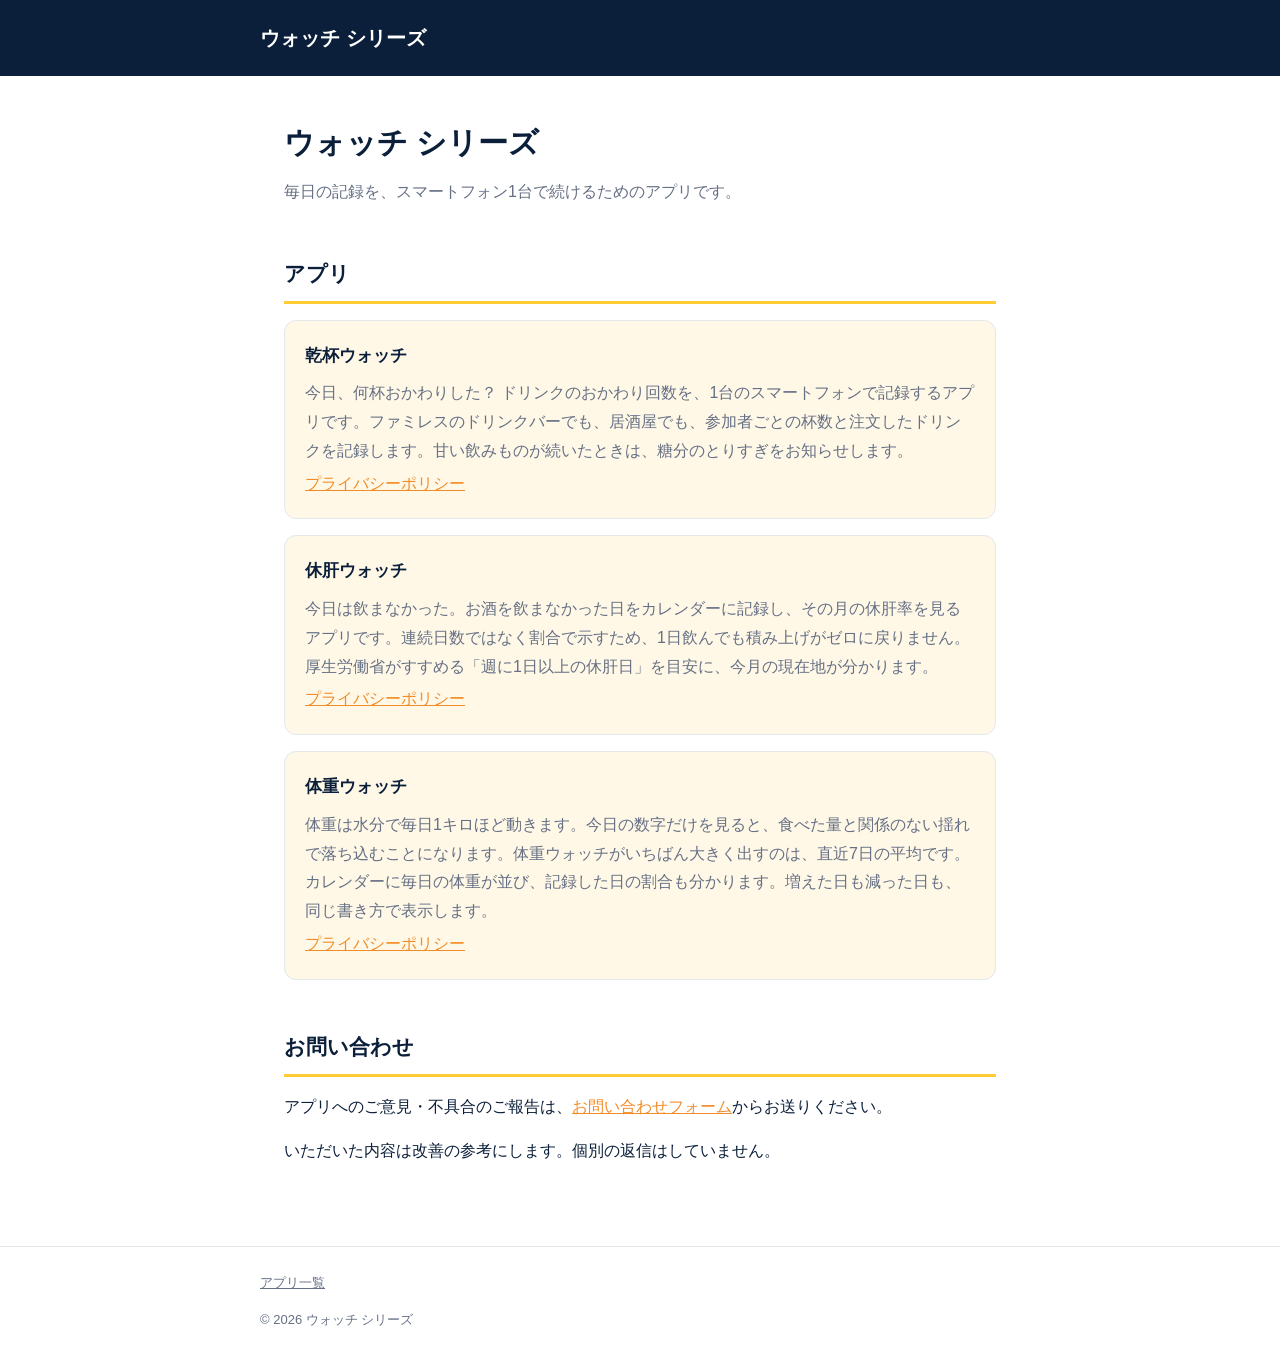
==== mobile-app/index.html @ ef256029 "問い合わせ先をメールから Google フォームに替える info@hikarase.com はお名前.com のメール転送（年1,668円）で成り立っている。 Apple の法人登録で要ったのは登録" ====
<!DOCTYPE html>
<html lang="ja">
<head>
<meta charset="utf-8">
<meta name="viewport" content="width=device-width, initial-scale=1">
<title>ウォッチ シリーズ</title>
<meta name="description" content="毎日の記録をスマートフォンで続けるアプリのシリーズ。乾杯ウォッチ、休肝ウォッチ、体重ウォッチ。">
<link rel="stylesheet" href="/style.css">
</head>
<body>
<header>
  <div class="inner">
    <a href="/mobile-app/">ウォッチ シリーズ</a>
  </div>
</header>

<main>
  <h1>ウォッチ シリーズ</h1>
  <p class="lead">毎日の記録を、スマートフォン1台で続けるためのアプリです。</p>

  <h2>アプリ</h2>
  <div class="product">
    <h3>乾杯ウォッチ</h3>
    <p>今日、何杯おかわりした？ ドリンクのおかわり回数を、1台のスマートフォンで記録するアプリです。ファミレスのドリンクバーでも、居酒屋でも、参加者ごとの杯数と注文したドリンクを記録します。甘い飲みものが続いたときは、糖分のとりすぎをお知らせします。</p>
    <p><a href="/privacy/">プライバシーポリシー</a></p>
  </div>

  <div class="product">
    <h3>休肝ウォッチ</h3>
    <p>今日は飲まなかった。お酒を飲まなかった日をカレンダーに記録し、その月の休肝率を見るアプリです。連続日数ではなく割合で示すため、1日飲んでも積み上げがゼロに戻りません。厚生労働省がすすめる「週に1日以上の休肝日」を目安に、今月の現在地が分かります。</p>
    <p><a href="/privacy/kyukan/">プライバシーポリシー</a></p>
  </div>

  <div class="product">
    <h3>体重ウォッチ</h3>
    <p>体重は水分で毎日1キロほど動きます。今日の数字だけを見ると、食べた量と関係のない揺れで落ち込むことになります。体重ウォッチがいちばん大きく出すのは、直近7日の平均です。カレンダーに毎日の体重が並び、記録した日の割合も分かります。増えた日も減った日も、同じ書き方で表示します。</p>
    <p><a href="/privacy/taiju/">プライバシーポリシー</a></p>
  </div>

  <h2>お問い合わせ</h2>
  <p>アプリへのご意見・不具合のご報告は、<a href="https://docs.google.com/forms/d/e/1FAIpQLScuPCDZNnrgovDElxSuFk_jMPoGV0a3wEKga_qWEuWRvp5Syg/viewform">お問い合わせフォーム</a>からお送りください。</p>
  <p>いただいた内容は改善の参考にします。個別の返信はしていません。</p>
</main>

<footer>
  <div class="inner">
    <a href="/mobile-app/">アプリ一覧</a>
    <p>&copy; 2026 ウォッチ シリーズ</p>
  </div>
</footer>
</body>
</html>
---- style.css ----
:root {
  --navy: #0b1f3a;
  --gold: #ffcc33;
  --orange: #f28c28;
  --cream: #fff8e7;
  --gray: #667085;
  --border: #e4e7ec;
}
* { box-sizing: border-box; }
body {
  margin: 0;
  font-family: -apple-system, BlinkMacSystemFont, "Hiragino Sans", "Noto Sans JP", sans-serif;
  color: var(--navy);
  background: #fff;
  line-height: 1.8;
}
header {
  background: var(--navy);
  color: #fff;
  padding: 20px 24px;
}
header .inner, main, footer .inner {
  max-width: 760px;
  margin: 0 auto;
}
header a { color: #fff; text-decoration: none; font-size: 20px; font-weight: 800; }
header .en { color: var(--gold); font-size: 13px; font-weight: 700; margin-left: 10px; }
main { padding: 40px 24px 64px; }
h1 { font-size: 30px; margin: 0 0 8px; }
h2 {
  font-size: 21px;
  margin: 48px 0 16px;
  padding-bottom: 8px;
  border-bottom: 3px solid var(--gold);
}
h3 { font-size: 17px; margin: 28px 0 8px; }
.lead { color: var(--gray); margin: 0 0 8px; }
table { width: 100%; border-collapse: collapse; margin: 8px 0; }
th, td { text-align: left; padding: 14px 8px; border-bottom: 1px solid var(--border); vertical-align: top; }
th { width: 30%; color: var(--gray); font-weight: 700; white-space: nowrap; }
.product {
  border: 1px solid var(--border);
  border-radius: 12px;
  padding: 20px;
  background: var(--cream);
}
.product + .product { margin-top: 16px; }
.product h3 { margin-top: 0; }
.product p { margin: 4px 0 0; color: var(--gray); }
a { color: var(--orange); }
footer {
  border-top: 1px solid var(--border);
  padding: 24px;
  color: var(--gray);
  font-size: 13px;
}
footer a { color: var(--gray); margin-right: 16px; }
ul { padding-left: 1.3em; }
@media (max-width: 560px) {
  th, td { display: block; width: 100%; padding: 6px 0; }
  th { border-bottom: none; padding-top: 14px; }
}
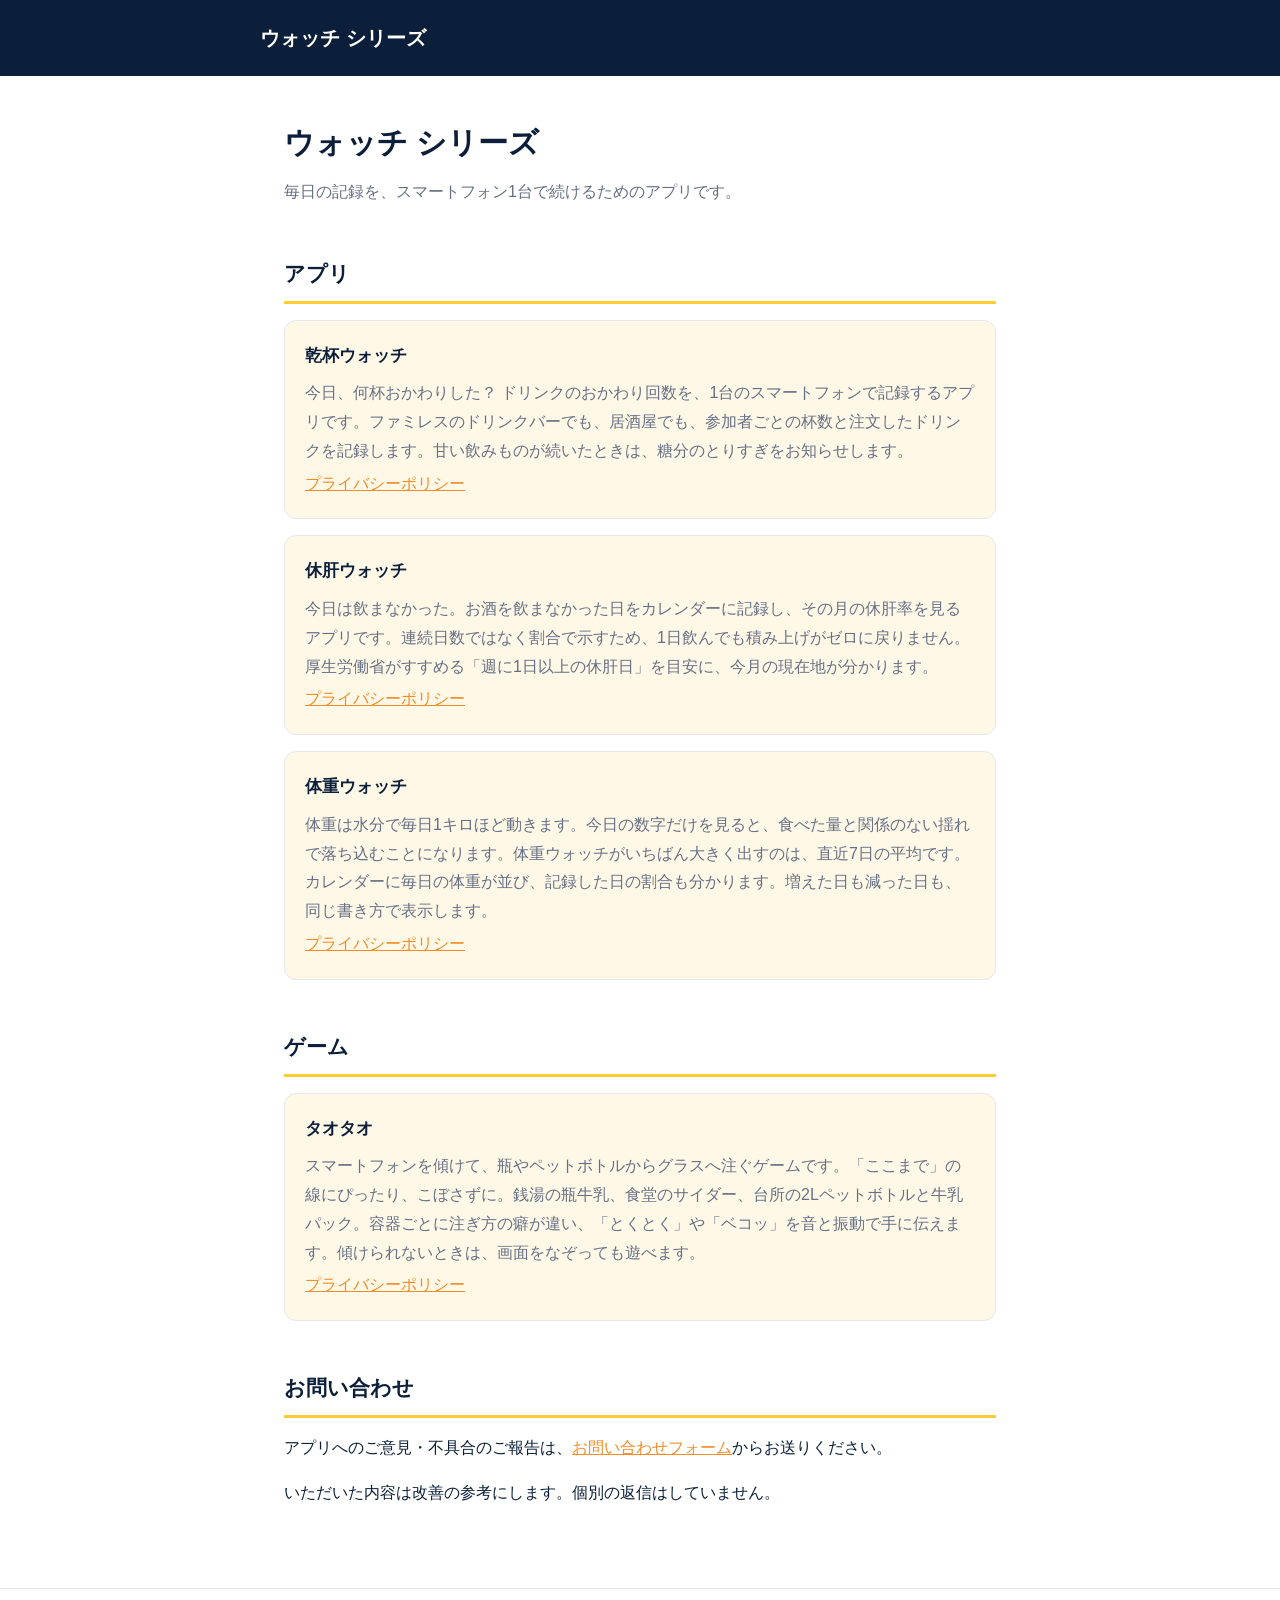
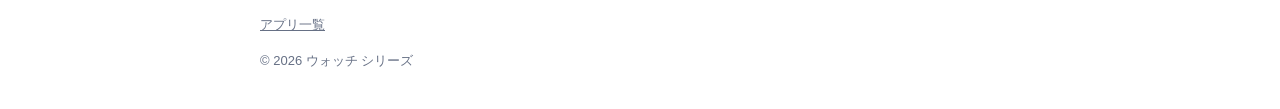
==== commit 98864dd3: "タオタオのプライバシーポリシーと紹介を追加する App Store の審査に出すタオタオは、プライバシーポリシーURLに /privacy/taotao/ を、サポートURLにこのサイトを指定している" ====
--- a/mobile-app/index.html
+++ b/mobile-app/index.html
@@ -4,7 +4,7 @@
 <meta charset="utf-8">
 <meta name="viewport" content="width=device-width, initial-scale=1">
 <title>ウォッチ シリーズ</title>
-<meta name="description" content="毎日の記録をスマートフォンで続けるアプリのシリーズ。乾杯ウォッチ、休肝ウォッチ、体重ウォッチ。">
+<meta name="description" content="毎日の記録をスマートフォンで続けるアプリのシリーズ。乾杯ウォッチ、休肝ウォッチ、体重ウォッチ。スマートフォンを傾けて注ぐゲーム、タオタオ。">
 <link rel="stylesheet" href="/style.css">
 </head>
 <body>
@@ -37,6 +37,13 @@
     <p><a href="/privacy/taiju/">プライバシーポリシー</a></p>
   </div>
 
+  <h2>ゲーム</h2>
+  <div class="product">
+    <h3>タオタオ</h3>
+    <p>スマートフォンを傾けて、瓶やペットボトルからグラスへ注ぐゲームです。「ここまで」の線にぴったり、こぼさずに。銭湯の瓶牛乳、食堂のサイダー、台所の2Lペットボトルと牛乳パック。容器ごとに注ぎ方の癖が違い、「とくとく」や「ベコッ」を音と振動で手に伝えます。傾けられないときは、画面をなぞっても遊べます。</p>
+    <p><a href="/privacy/taotao/">プライバシーポリシー</a></p>
+  </div>
+
   <h2>お問い合わせ</h2>
   <p>アプリへのご意見・不具合のご報告は、<a href="https://docs.google.com/forms/d/e/1FAIpQLScuPCDZNnrgovDElxSuFk_jMPoGV0a3wEKga_qWEuWRvp5Syg/viewform">お問い合わせフォーム</a>からお送りください。</p>
   <p>いただいた内容は改善の参考にします。個別の返信はしていません。</p>
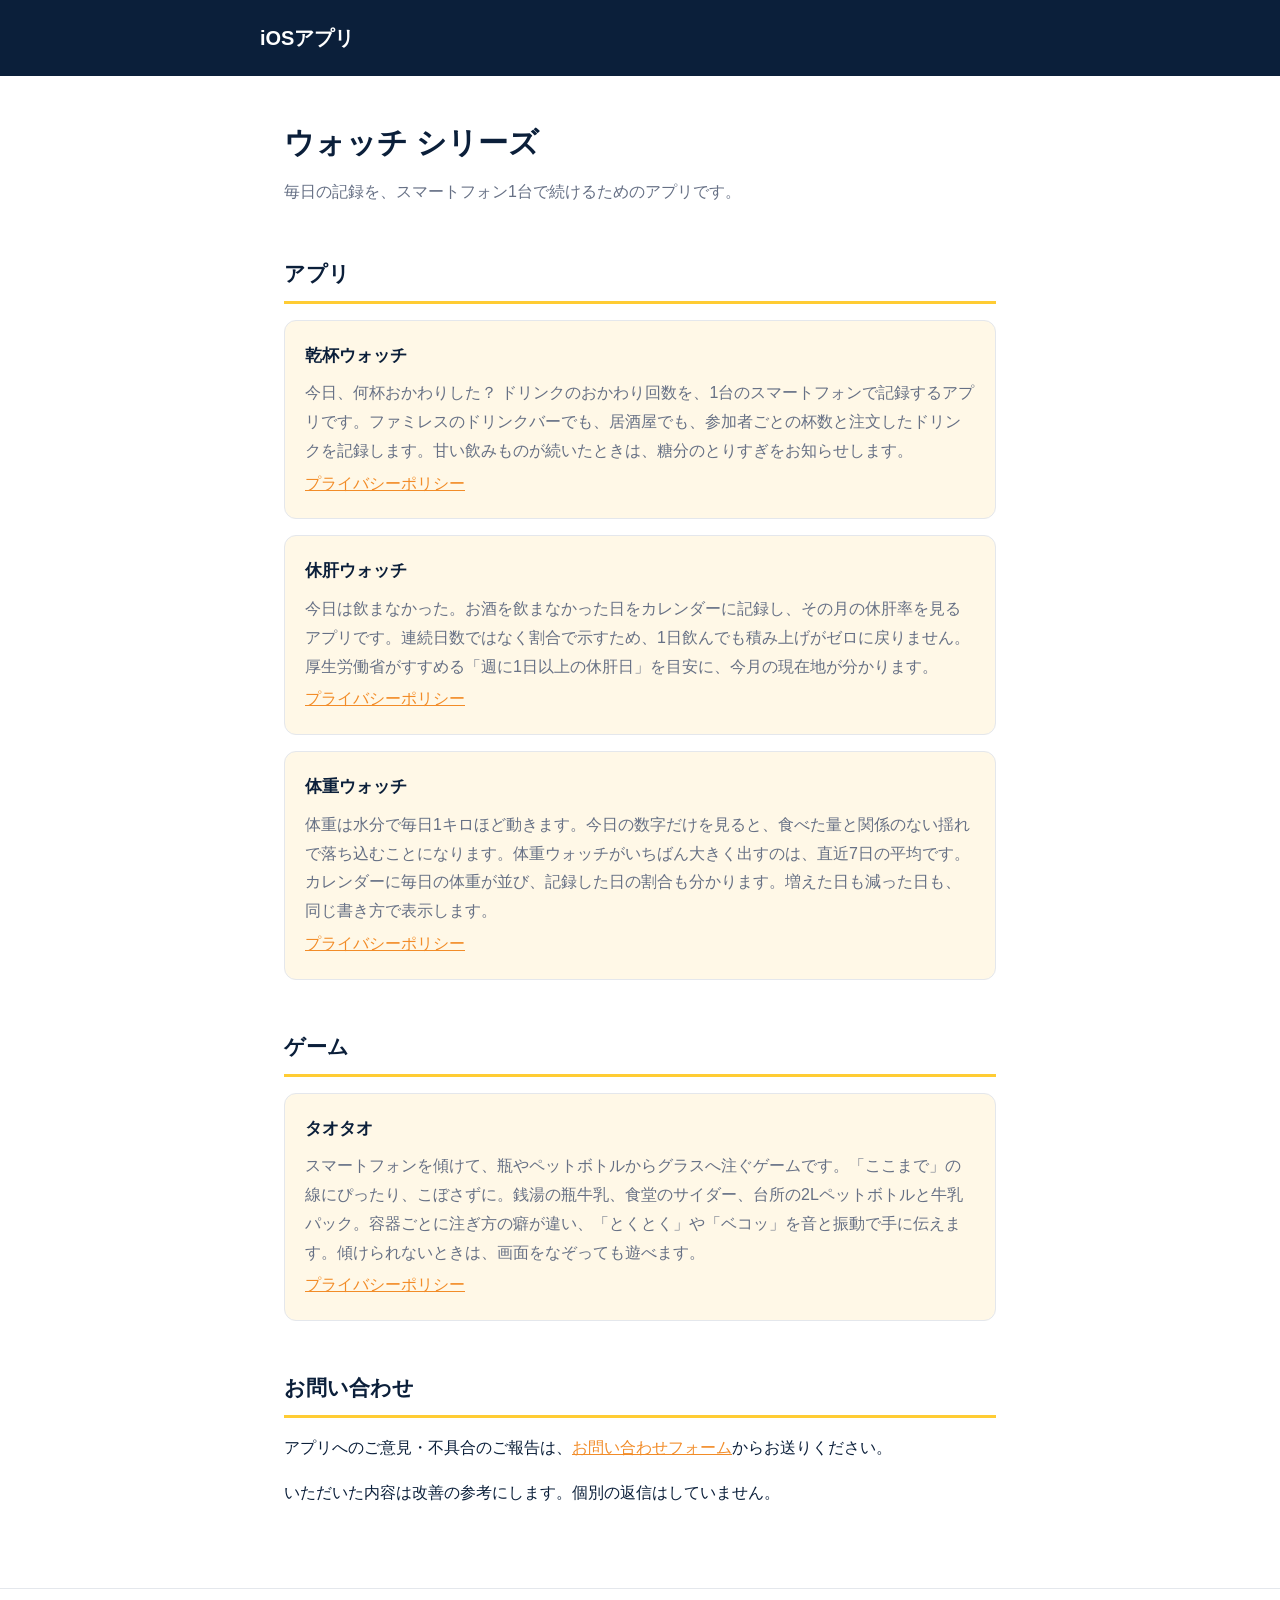
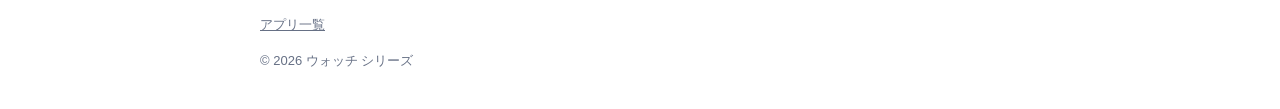
==== commit 1c7e4e89: "アプリ一覧のヘッダーを「iOSアプリ」にする 一覧にゲームのタオタオが加わり、ヘッダーの「ウォッチ シリーズ」がページの中身と合わなくなった。 並んでいるのは iOS アプリなので、そのまま出す。  " ====
--- a/mobile-app/index.html
+++ b/mobile-app/index.html
@@ -10,7 +10,7 @@
 <body>
 <header>
   <div class="inner">
-    <a href="/mobile-app/">ウォッチ シリーズ</a>
+    <a href="/mobile-app/">iOSアプリ</a>
   </div>
 </header>
 
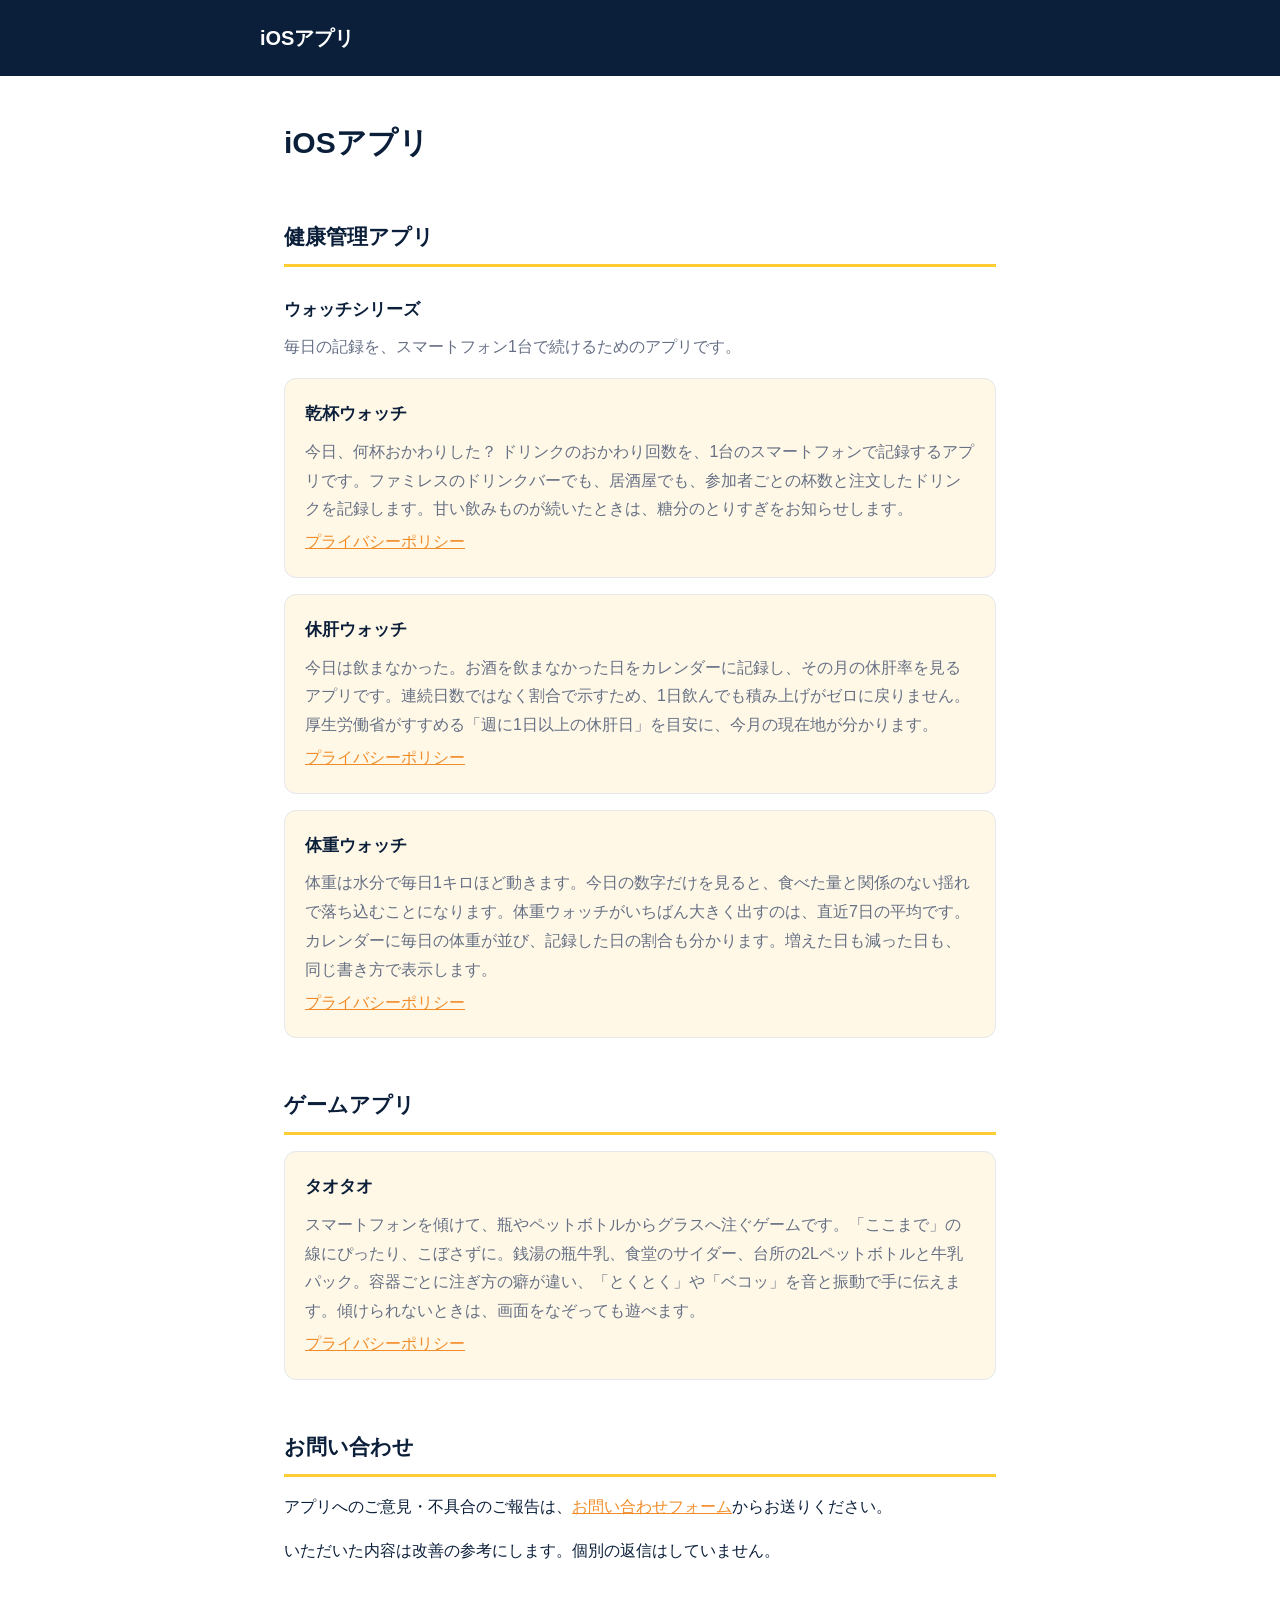
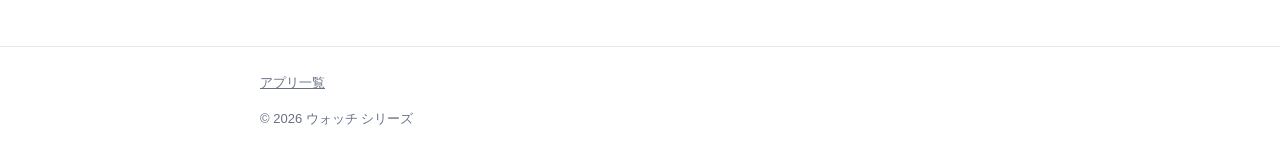
==== commit 1435a46c: "アプリ一覧を健康管理アプリとゲームアプリに分ける ゲームのタオタオが加わり、ページ全体を「ウォッチ シリーズ」として見せる形が合わなくなった。 利用者の指定どおり、健康管理アプリ（その中のウォッチシリ" ====
--- a/mobile-app/index.html
+++ b/mobile-app/index.html
@@ -3,8 +3,8 @@
 <head>
 <meta charset="utf-8">
 <meta name="viewport" content="width=device-width, initial-scale=1">
-<title>ウォッチ シリーズ</title>
-<meta name="description" content="毎日の記録をスマートフォンで続けるアプリのシリーズ。乾杯ウォッチ、休肝ウォッチ、体重ウォッチ。スマートフォンを傾けて注ぐゲーム、タオタオ。">
+<title>iOSアプリ</title>
+<meta name="description" content="健康管理アプリのウォッチシリーズ（乾杯ウォッチ、休肝ウォッチ、体重ウォッチ）と、スマートフォンを傾けて注ぐゲームアプリのタオタオ。">
 <link rel="stylesheet" href="/style.css">
 </head>
 <body>
@@ -15,29 +15,31 @@
 </header>
 
 <main>
-  <h1>ウォッチ シリーズ</h1>
+  <h1>iOSアプリ</h1>
+
+  <h2>健康管理アプリ</h2>
+
+  <h3>ウォッチシリーズ</h3>
   <p class="lead">毎日の記録を、スマートフォン1台で続けるためのアプリです。</p>
-
-  <h2>アプリ</h2>
   <div class="product">
-    <h3>乾杯ウォッチ</h3>
+    <h4>乾杯ウォッチ</h4>
     <p>今日、何杯おかわりした？ ドリンクのおかわり回数を、1台のスマートフォンで記録するアプリです。ファミレスのドリンクバーでも、居酒屋でも、参加者ごとの杯数と注文したドリンクを記録します。甘い飲みものが続いたときは、糖分のとりすぎをお知らせします。</p>
     <p><a href="/privacy/">プライバシーポリシー</a></p>
   </div>
 
   <div class="product">
-    <h3>休肝ウォッチ</h3>
+    <h4>休肝ウォッチ</h4>
     <p>今日は飲まなかった。お酒を飲まなかった日をカレンダーに記録し、その月の休肝率を見るアプリです。連続日数ではなく割合で示すため、1日飲んでも積み上げがゼロに戻りません。厚生労働省がすすめる「週に1日以上の休肝日」を目安に、今月の現在地が分かります。</p>
     <p><a href="/privacy/kyukan/">プライバシーポリシー</a></p>
   </div>
 
   <div class="product">
-    <h3>体重ウォッチ</h3>
+    <h4>体重ウォッチ</h4>
     <p>体重は水分で毎日1キロほど動きます。今日の数字だけを見ると、食べた量と関係のない揺れで落ち込むことになります。体重ウォッチがいちばん大きく出すのは、直近7日の平均です。カレンダーに毎日の体重が並び、記録した日の割合も分かります。増えた日も減った日も、同じ書き方で表示します。</p>
     <p><a href="/privacy/taiju/">プライバシーポリシー</a></p>
   </div>
 
-  <h2>ゲーム</h2>
+  <h2>ゲームアプリ</h2>
   <div class="product">
     <h3>タオタオ</h3>
     <p>スマートフォンを傾けて、瓶やペットボトルからグラスへ注ぐゲームです。「ここまで」の線にぴったり、こぼさずに。銭湯の瓶牛乳、食堂のサイダー、台所の2Lペットボトルと牛乳パック。容器ごとに注ぎ方の癖が違い、「とくとく」や「ベコッ」を音と振動で手に伝えます。傾けられないときは、画面をなぞっても遊べます。</p>
--- a/style.css
+++ b/style.css
@@ -45,7 +45,8 @@
   background: var(--cream);
 }
 .product + .product { margin-top: 16px; }
-.product h3 { margin-top: 0; }
+.product h3, .product h4 { font-size: 17px; margin: 0 0 8px; }
+h3 + .lead { margin-bottom: 16px; }
 .product p { margin: 4px 0 0; color: var(--gray); }
 a { color: var(--orange); }
 footer {
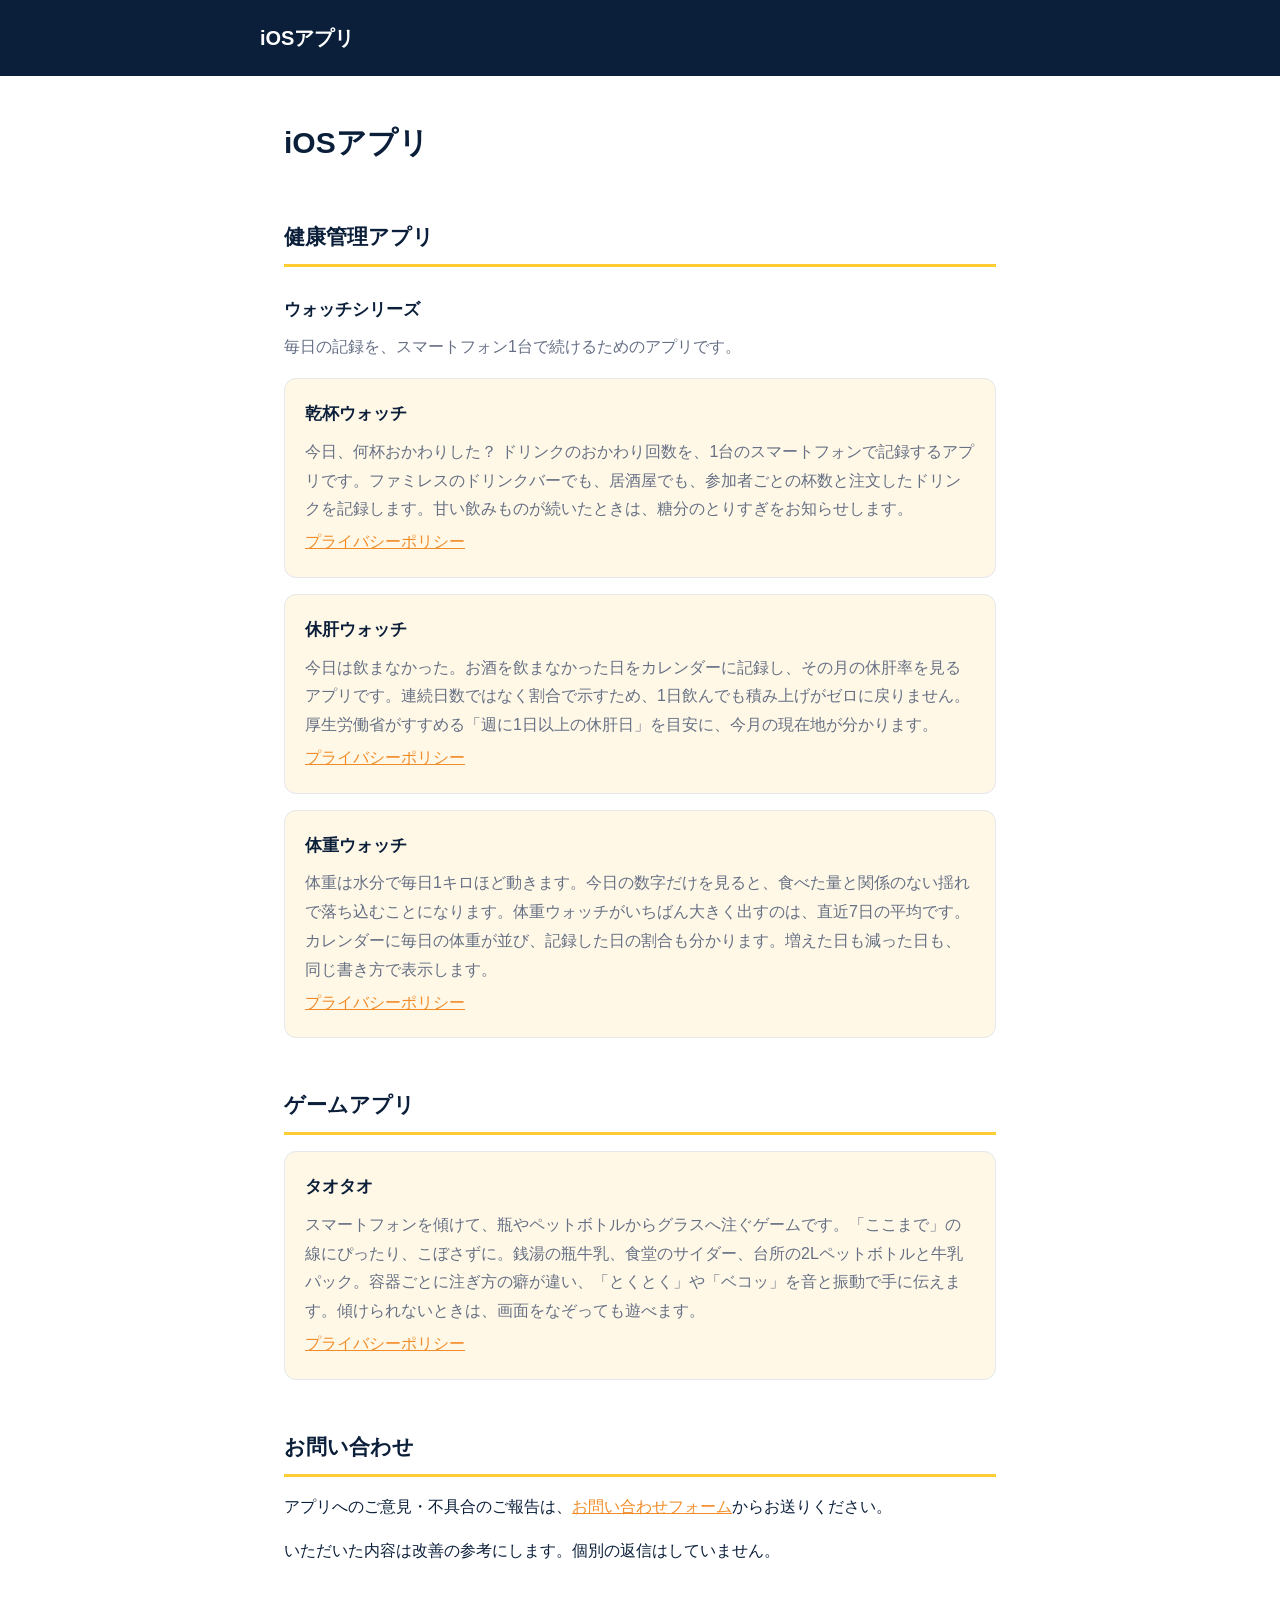
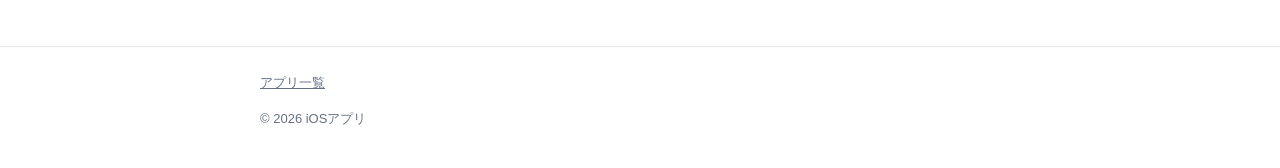
==== commit 2e8822b0: "フッターと転送ページの名前を「iOSアプリ」に揃える ヘッダーとアプリ一覧の見出しを「iOSアプリ」にしたのに、フッターの著作権表示と トップの転送ページには「ウォッチ シリーズ」が残っていた。ゲーム" ====
--- a/mobile-app/index.html
+++ b/mobile-app/index.html
@@ -54,7 +54,7 @@
 <footer>
   <div class="inner">
     <a href="/mobile-app/">アプリ一覧</a>
-    <p>&copy; 2026 ウォッチ シリーズ</p>
+    <p>&copy; 2026 iOSアプリ</p>
   </div>
 </footer>
 </body>
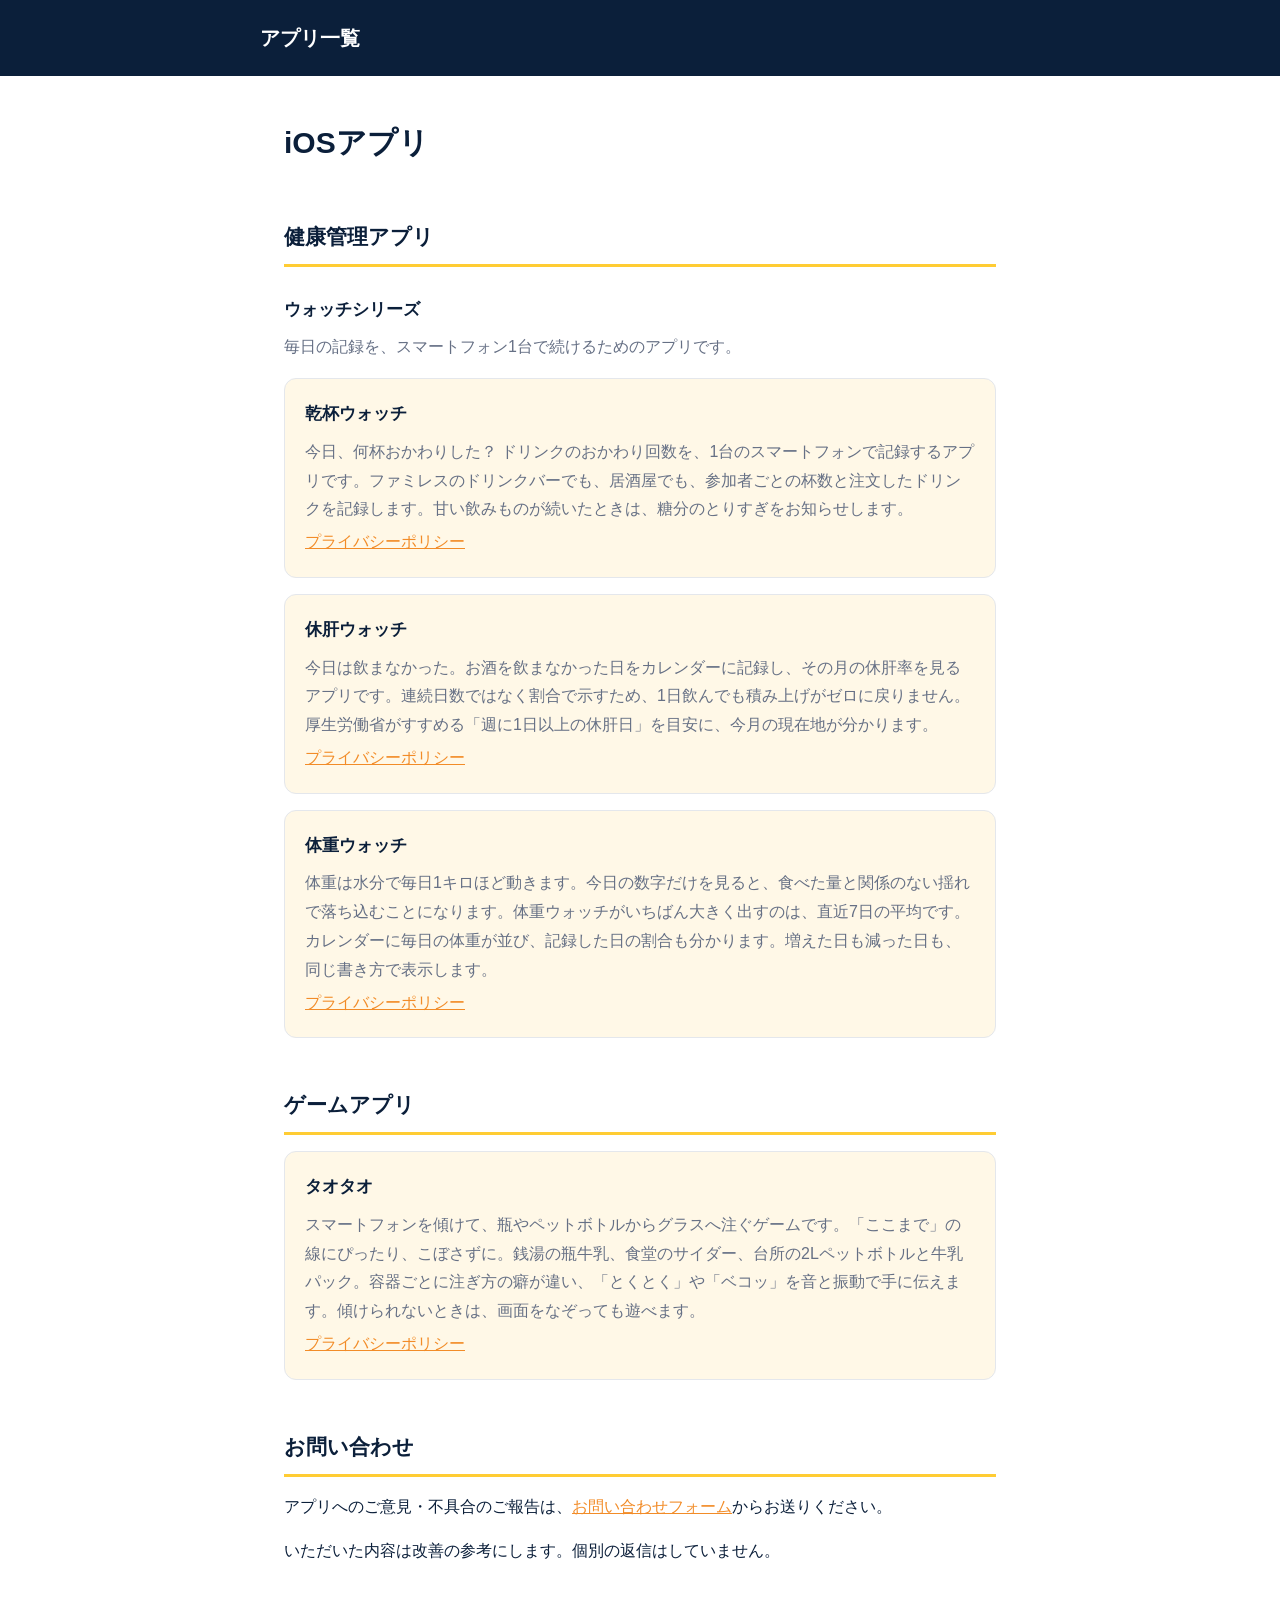
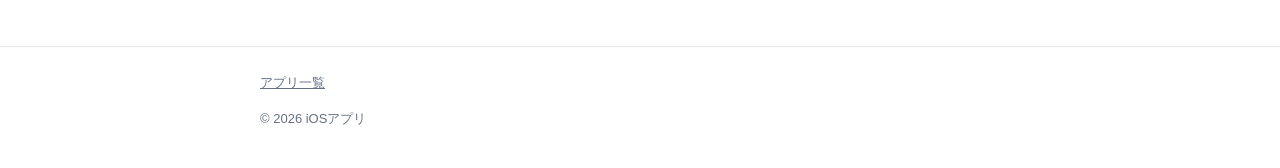
==== commit 8e8cf1ae: "ヘッダーの文字を行き先どおり「アプリ一覧」にする ヘッダーはどのページでもアプリ一覧へのリンクなのに、「プライバシーポリシー」や 「iOSアプリ」と書いていて、押した先と文字がずれていた。フッターのリ" ====
--- a/mobile-app/index.html
+++ b/mobile-app/index.html
@@ -10,7 +10,7 @@
 <body>
 <header>
   <div class="inner">
-    <a href="/mobile-app/">iOSアプリ</a>
+    <a href="/mobile-app/">アプリ一覧</a>
   </div>
 </header>
 
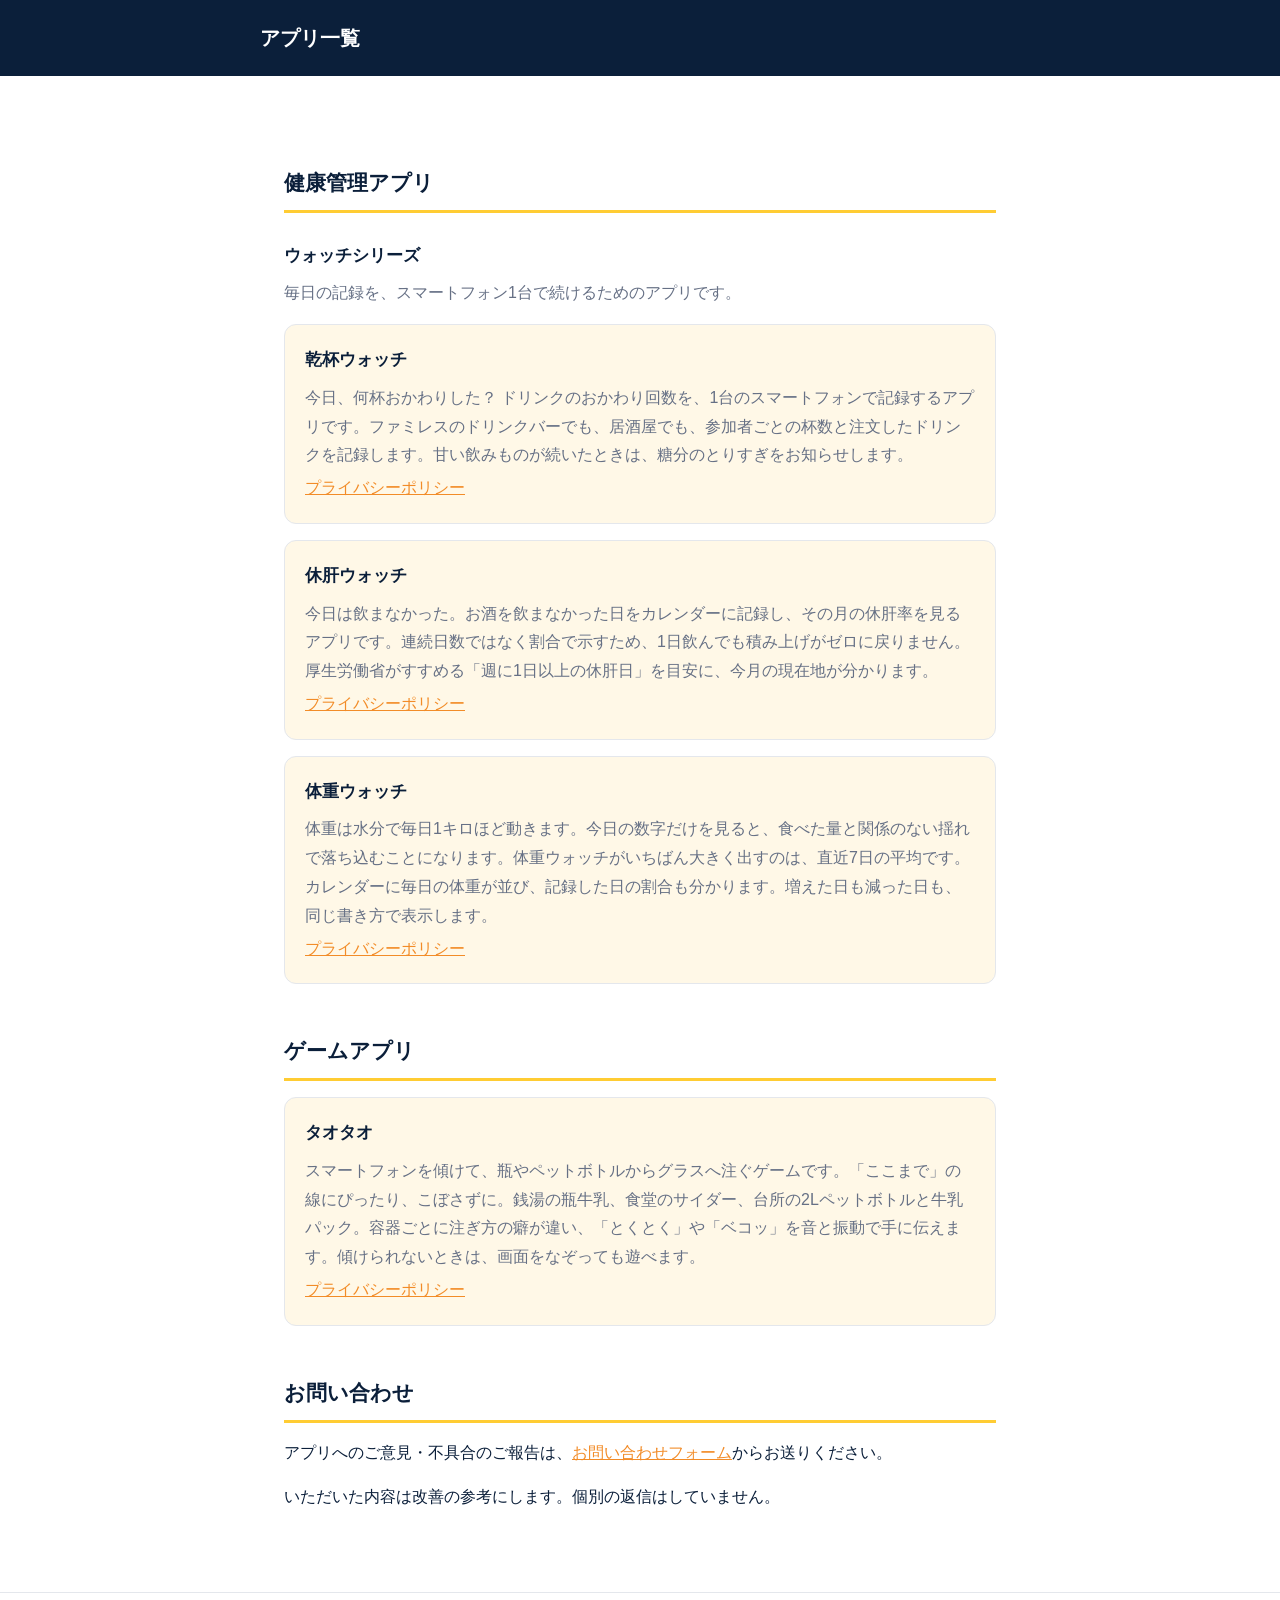
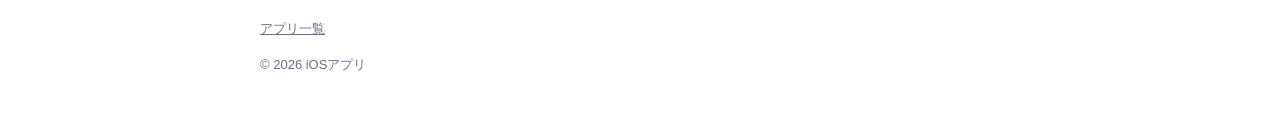
==== commit e354ff3c: "アプリ一覧の「iOSアプリ」見出しを外す ヘッダーの「アプリ一覧」と「健康管理アプリ」の間に同じ意味の見出しが挟まり、 1段余計だった。タブの題名もヘッダーに合わせて「アプリ一覧」にする。  Co-A" ====
--- a/mobile-app/index.html
+++ b/mobile-app/index.html
@@ -3,7 +3,7 @@
 <head>
 <meta charset="utf-8">
 <meta name="viewport" content="width=device-width, initial-scale=1">
-<title>iOSアプリ</title>
+<title>アプリ一覧</title>
 <meta name="description" content="健康管理アプリのウォッチシリーズ（乾杯ウォッチ、休肝ウォッチ、体重ウォッチ）と、スマートフォンを傾けて注ぐゲームアプリのタオタオ。">
 <link rel="stylesheet" href="/style.css">
 </head>
@@ -15,8 +15,6 @@
 </header>
 
 <main>
-  <h1>iOSアプリ</h1>
-
   <h2>健康管理アプリ</h2>
 
   <h3>ウォッチシリーズ</h3>
